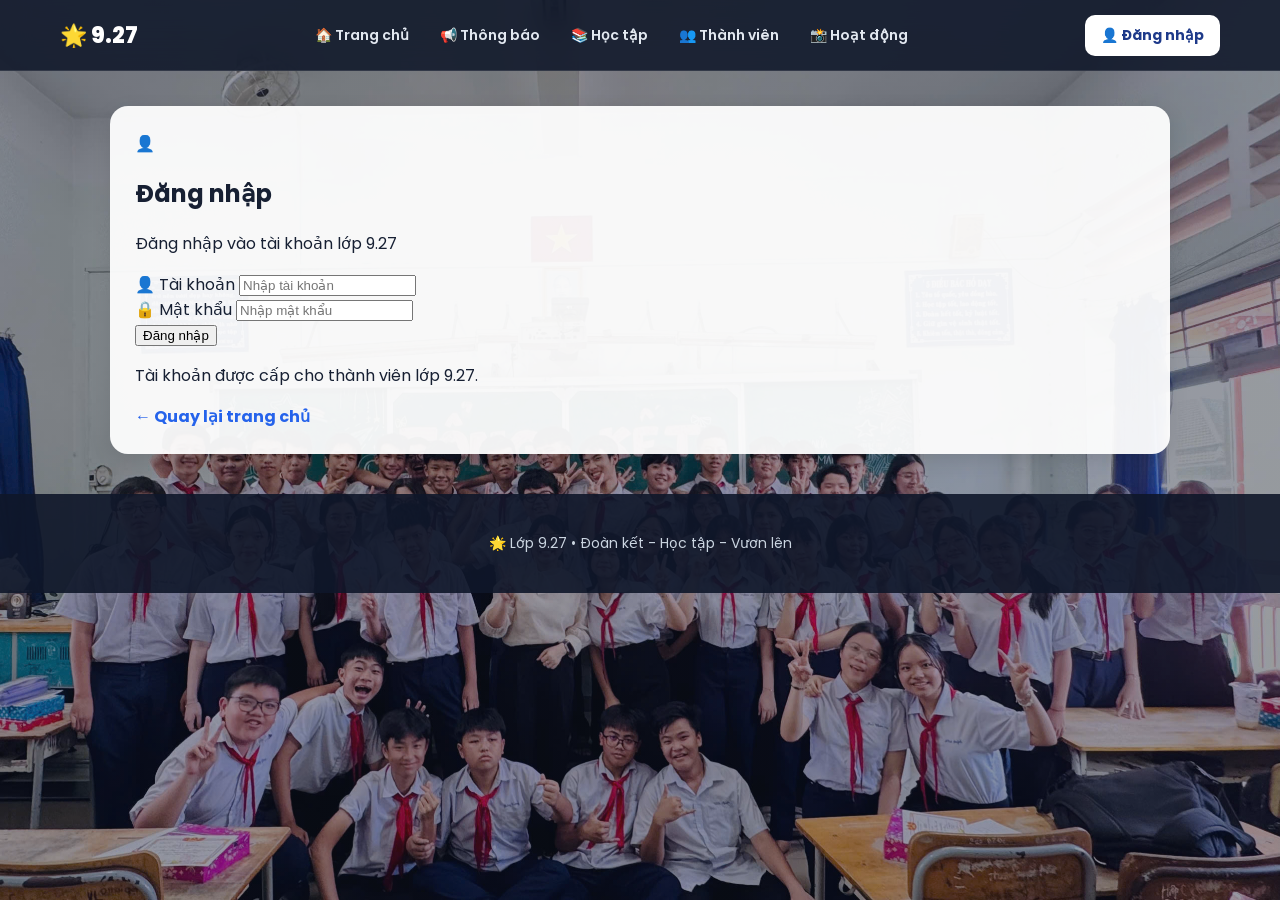
==== dangnhap.html @ 08b3a710 "Add dangnhap.html for login functionality Create a login page for class 9.27 with form elements." ====
<!DOCTYPE html>
<html lang="vi">

<head>
    <meta charset="UTF-8">
    <meta name="viewport" content="width=device-width, initial-scale=1.0">

    <title>Đăng nhập - Lớp 9.27</title>

    <link rel="preconnect" href="https://fonts.googleapis.com">
    <link rel="preconnect" href="https://fonts.gstatic.com" crossorigin>
    <link href="https://fonts.googleapis.com/css2?family=Poppins:wght@400;500;600;700;800&display=swap" rel="stylesheet">

    <link rel="stylesheet" href="style.css">
</head>

<body>

    <nav>
        <div class="nav-container">

            <a class="logo" href="index.html">
                🌟 9.27
            </a>

            <div class="nav-links">

                <a href="index.html">
                    🏠 <span>Trang chủ</span>
                </a>

                <a href="thongbao.html">
                    📢 <span>Thông báo</span>
                </a>

                <a href="hoctap.html">
                    📚 <span>Học tập</span>
                </a>

                <a href="thanhvien.html">
                    👥 <span>Thành viên</span>
                </a>

                <a href="hoatdong.html">
                    📸 <span>Hoạt động</span>
                </a>

            </div>

            <a class="login-button active-login" href="dangnhap.html">
                👤 Đăng nhập
            </a>

        </div>
    </nav>


    <main class="login-page">

        <section class="login-card">

            <div class="login-icon">
                👤
            </div>

            <h1>Đăng nhập</h1>

            <p class="login-subtitle">
                Đăng nhập vào tài khoản lớp 9.27
            </p>


            <form>

                <div class="form-group">

                    <label for="username">
                        👤 Tài khoản
                    </label>

                    <input
                        type="text"
                        id="username"
                        placeholder="Nhập tài khoản"
                        autocomplete="username"
                    >

                </div>


                <div class="form-group">

                    <label for="password">
                        🔒 Mật khẩu
                    </label>

                    <input
                        type="password"
                        id="password"
                        placeholder="Nhập mật khẩu"
                        autocomplete="current-password"
                    >

                </div>


                <button type="submit" class="login-submit">
                    Đăng nhập
                </button>

            </form>


            <p class="login-note">
                Tài khoản được cấp cho thành viên lớp 9.27.
            </p>


            <a class="back-home" href="index.html">
                ← Quay lại trang chủ
            </a>

        </section>

    </main>


    <footer>
        <p>🌟 Lớp 9.27 • Đoàn kết - Học tập - Vươn lên</p>
    </footer>

</body>

</html>
---- style.css ----
* {
    box-sizing: border-box;
}

html {
    scroll-behavior: smooth;
}

body {
    margin: 0;

    font-family: "Poppins", Arial, sans-serif;

    color: #172033;

    background-image:
        linear-gradient(
            rgba(15, 23, 42, 0.42),
            rgba(15, 23, 42, 0.42)
        ),
        url("hinhnen9.27.jpg");

    background-size: cover;
    background-position: center;
    background-attachment: fixed;

    min-height: 100vh;
}


/* ============================= */
/* THANH MENU */
/* ============================= */

nav {
    position: sticky;
    top: 0;

    z-index: 1000;

    background: rgba(15, 23, 42, 0.88);

    backdrop-filter: blur(14px);
    -webkit-backdrop-filter: blur(14px);

    border-bottom: 1px solid rgba(255, 255, 255, 0.1);
}

.nav-container {
    max-width: 1200px;

    margin: auto;

    min-height: 70px;

    padding: 0 20px;

    display: flex;
    align-items: center;
    justify-content: space-between;

    gap: 20px;
}


/* LOGO */

.logo {
    color: white;

    text-decoration: none;

    font-size: 22px;
    font-weight: 800;

    white-space: nowrap;
}


/* MENU */

.nav-links {
    display: flex;
    align-items: center;

    gap: 5px;
}

.nav-links a {
    color: #e2e8f0;

    text-decoration: none;

    padding: 10px 13px;

    border-radius: 10px;

    font-size: 14px;
    font-weight: 600;

    transition: 0.25s ease;
}

.nav-links a:hover {
    color: white;

    background: rgba(255, 255, 255, 0.1);

    transform: translateY(-1px);
}

.nav-links a.active {
    color: white;

    background: rgba(59, 130, 246, 0.8);

    box-shadow: 0 4px 12px rgba(37, 99, 235, 0.25);
}


/* NÚT ĐĂNG NHẬP */

.login-button {
    color: #1e3a8a;

    background: white;

    text-decoration: none;

    padding: 10px 16px;

    border-radius: 10px;

    font-size: 14px;
    font-weight: 700;

    white-space: nowrap;

    transition: 0.25s ease;
}

.login-button:hover {
    transform: translateY(-2px);

    box-shadow: 0 6px 15px rgba(0, 0, 0, 0.2);

    background: #eff6ff;
}


/* ============================= */
/* HERO */
/* ============================= */

.hero {
    min-height: 500px;

    display: flex;
    align-items: center;
    justify-content: center;

    text-align: center;

    padding: 70px 20px;

    background:
        linear-gradient(
            135deg,
            rgba(30, 64, 175, 0.82),
            rgba(37, 99, 235, 0.55)
        );

    color: white;
}

.hero-content {
    max-width: 800px;
}

.hero-badge {
    display: inline-block;

    padding: 8px 15px;

    margin-bottom: 20px;

    border-radius: 999px;

    background: rgba(255, 255, 255, 0.14);

    border: 1px solid rgba(255, 255, 255, 0.25);

    font-size: 13px;
    font-weight: 700;

    letter-spacing: 0.5px;
}

.hero h1 {
    margin: 0;

    font-size: clamp(42px, 7vw, 72px);

    font-weight: 800;

    letter-spacing: -2px;
}

.hero p {
    margin: 18px 0 30px;

    font-size: 20px;

    color: #e0ecff;
}


/* BUTTON */

.hero-buttons {
    display: flex;

    justify-content: center;

    gap: 12px;

    flex-wrap: wrap;
}

.button {
    display: inline-flex;

    align-items: center;
    justify-content: center;

    padding: 13px 20px;

    border-radius: 12px;

    text-decoration: none;

    font-weight: 700;

    transition: 0.25s ease;
}

.primary-button {
    color: #1e3a8a;

    background: white;

    box-shadow: 0 8px 20px rgba(0, 0, 0, 0.15);
}

.primary-button:hover {
    transform: translateY(-3px);

    box-shadow: 0 12px 25px rgba(0, 0, 0, 0.22);
}

.secondary-button {
    color: white;

    background: rgba(255, 255, 255, 0.12);

    border: 1px solid rgba(255, 255, 255, 0.3);
}

.secondary-button:hover {
    background: rgba(255, 255, 255, 0.2);

    transform: translateY(-3px);
}


/* ============================= */
/* MAIN */
/* ============================= */

main {
    max-width: 1100px;

    margin: 35px auto;

    padding: 0 20px;
}


/* ============================= */
/* THỐNG KÊ */
/* ============================= */

.stats-section {
    display: grid;

    grid-template-columns: repeat(4, 1fr);

    gap: 15px;

    padding: 0;

    background: none;

    box-shadow: none;
}

.stat-card {
    display: flex;

    align-items: center;

    gap: 13px;

    padding: 18px;

    background: rgba(255, 255, 255, 0.94);

    border-radius: 15px;

    box-shadow: 0 6px 20px rgba(0, 0, 0, 0.1);

    transition: 0.25s ease;
}

.stat-card:hover {
    transform: translateY(-4px);
}

.stat-icon {
    width: 48px;
    height: 48px;

    display: flex;

    align-items: center;
    justify-content: center;

    border-radius: 12px;

    background: #eff6ff;

    font-size: 22px;
}

.stat-card strong {
    display: block;

    font-size: 22px;

    color: #1e3a8a;
}

.stat-card span {
    display: block;

    margin-top: 3px;

    color: #64748b;

    font-size: 13px;
}


/* ============================= */
/* SECTION */
/* ============================= */

section {
    background: rgba(255, 255, 255, 0.94);

    padding: 25px;

    margin-bottom: 20px;

    border-radius: 18px;

    box-shadow: 0 6px 20px rgba(0, 0, 0, 0.1);
}

.section-title {
    display: flex;

    align-items: center;
    justify-content: space-between;

    gap: 15px;

    margin-bottom: 20px;
}

.section-title > div {
    display: flex;

    align-items: center;

    gap: 13px;
}

.section-icon {
    width: 45px;
    height: 45px;

    display: flex;

    align-items: center;
    justify-content: center;

    background: #eff6ff;

    border-radius: 12px;

    font-size: 21px;
}

.section-title h2 {
    margin: 0;

    color: #172554;

    font-size: 20px;
}

.section-title p {
    margin: 4px 0 0;

    color: #64748b;

    font-size: 13px;
}

.view-all {
    color: #2563eb;

    text-decoration: none;

    font-size: 14px;

    font-weight: 700;

    white-space: nowrap;
}

.view-all:hover {
    text-decoration: underline;
}


/* ============================= */
/* EMPTY CARD */
/* ============================= */

.empty-card {
    text-align: center;

    padding: 35px 20px;

    background: #f8fafc;

    border: 1px dashed #cbd5e1;

    border-radius: 14px;
}

.empty-icon {
    font-size: 35px;

    margin-bottom: 10px;
}

.empty-card h3 {
    margin: 0 0 8px;

    color: #334155;
}

.empty-card p {
    margin: 0;

    color: #64748b;

    font-size: 14px;
}


/* ============================= */
/* MÔN HỌC */
/* ============================= */

.subject-grid {
    display: grid;

    grid-template-columns: repeat(3, 1fr);

    gap: 15px;
}

.subject-card {
    display: flex;

    align-items: center;

    gap: 13px;

    padding: 18px;

    background: #f8fafc;

    border: 1px solid #e2e8f0;

    border-radius: 14px;

    transition: 0.25s ease;
}

.subject-card:hover {
    transform: translateY(-3px);

    border-color: #93c5fd;

    background: #eff6ff;
}

.subject-icon {
    width: 45px;
    height: 45px;

    display: flex;

    align-items: center;
    justify-content: center;

    background: white;

    border-radius: 12px;

    font-size: 21px;
}

.subject-card h3 {
    margin: 0;

    font-size: 16px;

    color: #1e3a8a;
}

.subject-card p {
    margin: 4px 0 0;

    color: #64748b;

    font-size: 13px;
}


/* ============================= */
/* WELCOME */
/* ============================= */

.welcome-section {
    background:
        linear-gradient(
            135deg,
            rgba(239, 246, 255, 0.96),
            rgba(219, 234, 254, 0.96)
        );
}

.welcome-content {
    display: flex;

    align-items: center;

    gap: 18px;
}

.welcome-icon {
    width: 60px;
    height: 60px;

    flex-shrink: 0;

    display: flex;

    align-items: center;
    justify-content: center;

    background: white;

    border-radius: 16px;

    font-size: 28px;
}

.welcome-content h2 {
    margin: 0 0 8px;

    color: #1e3a8a;
}

.welcome-content p {
    margin: 0;

    color: #475569;

    line-height: 1.6;
}


/* ============================= */
/* THÀNH VIÊN */
/* ============================= */

.member-list {
    display: grid;

    grid-template-columns: repeat(3, 1fr);

    gap: 15px;

    margin-top: 20px;
}

.member {
    background: #f8fafc;

    padding: 15px;

    border-radius: 12px;

    font-weight: 600;

    color: #1e3a8a;

    border: 1px solid #dbeafe;

    transition: 0.25s ease;
}

.member:hover {
    transform: translateY(-4px);

    background: #eff6ff;

    border-color: #60a5fa;

    box-shadow: 0 7px 16px rgba(37, 99, 235, 0.12);
}


/* ============================= */
/* THÔNG BÁO */
/* ============================= */

.notice {
    background: #eff6ff;

    border-left: 5px solid #2563eb;

    padding: 18px;

    border-radius: 10px;

    margin-top: 15px;
}

.notice h3 {
    margin-top: 0;

    color: #1e3a8a;
}


/* ============================= */
/* LINK */
/* ============================= */

section a {
    color: #2563eb;

    font-weight: 700;

    text-decoration: none;
}

section a:hover {
    text-decoration: underline;
}


/* ============================= */
/* FOOTER */
/* ============================= */

footer {
    margin-top: 40px;

    padding: 25px 20px;

    text-align: center;

    background: rgba(15, 23, 42, 0.9);

    color: #cbd5e1;

    font-size: 14px;
}


/* ============================= */
/* TABLET */
/* ============================= */

@media (max-width: 1000px) {

    .nav-container {
        flex-wrap: wrap;

        justify-content: center;

        padding: 12px 15px;
    }

    .nav-links {
        order: 3;

        width: 100%;

        justify-content: center;

        flex-wrap: wrap;
    }

    .stats-section {
        grid-template-columns: repeat(2, 1fr);
    }

    .member-list {
        grid-template-columns: repeat(2, 1fr);
    }
}


/* ============================= */
/* ĐIỆN THOẠI */
/* ============================= */

@media (max-width: 600px) {

    .nav-container {
        gap: 10px;
    }

    .logo {
        font-size: 19px;
    }

    .login-button {
        padding: 8px 12px;

        font-size: 13px;
    }

    .nav-links a {
        padding: 8px 9px;

        font-size: 13px;
    }

    .hero {
        min-height: 430px;

        padding: 55px 15px;
    }

    .hero h1 {
        font-size: 42px;

        letter-spacing: -1px;
    }

    .hero p {
        font-size: 17px;
    }

    main {
        margin-top: 20px;

        padding: 0 10px;
    }

    section {
        padding: 18px;

        border-radius: 15px;
    }

    .stats-section {
        grid-template-columns: 1fr 1fr;

        gap: 10px;
    }

    .stat-card {
        padding: 13px;

        gap: 8px;
    }

    .stat-icon {
        width: 40px;
        height: 40px;

        font-size: 18px;
    }

    .stat-card strong {
        font-size: 19px;
    }

    .section-title {
        align-items: flex-start;
    }

    .section-title h2 {
        font-size: 17px;
    }

    .view-all {
        font-size: 12px;
    }

    .subject-grid {
        grid-template-columns: 1fr;
    }

    .member-list {
        grid-template-columns: 1fr;
    }

    .welcome-content {
        align-items: flex-start;
    }

    .welcome-icon {
        width: 48px;
        height: 48px;

        font-size: 22px;
    }

    .welcome-content h2 {
        font-size: 18px;
    }
}
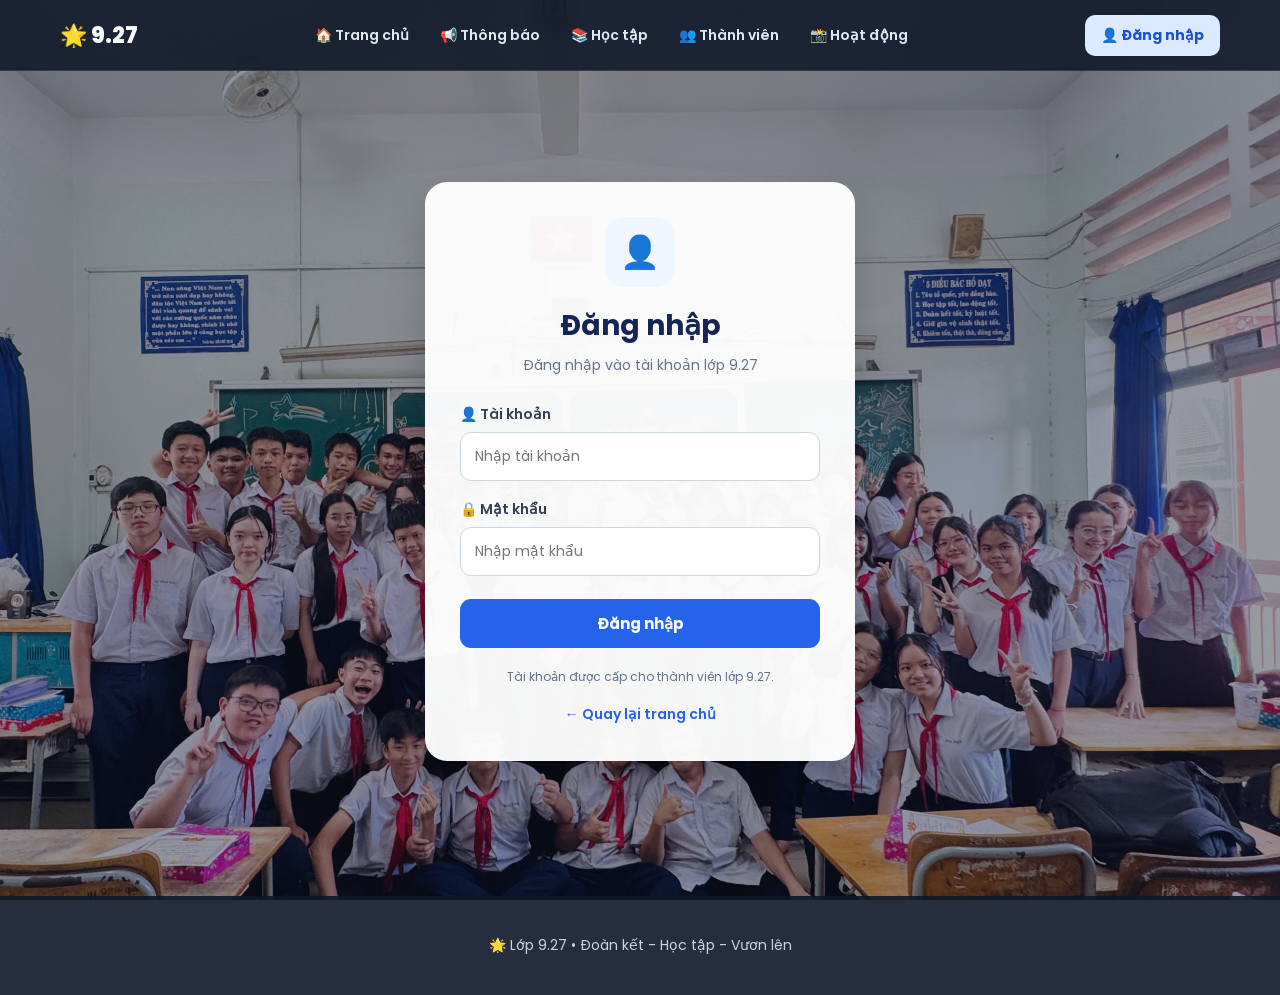
==== commit 8b145c13: "Refactor HTML structure and improve formatting" ====
--- a/dangnhap.html
+++ b/dangnhap.html
@@ -2,26 +2,49 @@
 <html lang="vi">
 
 <head>
+
     <meta charset="UTF-8">
-    <meta name="viewport" content="width=device-width, initial-scale=1.0">
+
+    <meta name="viewport"
+          content="width=device-width, initial-scale=1.0">
 
     <title>Đăng nhập - Lớp 9.27</title>
 
-    <link rel="preconnect" href="https://fonts.googleapis.com">
-    <link rel="preconnect" href="https://fonts.gstatic.com" crossorigin>
-    <link href="https://fonts.googleapis.com/css2?family=Poppins:wght@400;500;600;700;800&display=swap" rel="stylesheet">
-
-    <link rel="stylesheet" href="style.css">
+
+    <link rel="preconnect"
+          href="https://fonts.googleapis.com">
+
+    <link rel="preconnect"
+          href="https://fonts.gstatic.com"
+          crossorigin>
+
+    <link href="https://fonts.googleapis.com/css2?family=Poppins:wght@400;500;600;700;800&display=swap"
+          rel="stylesheet">
+
+
+    <link rel="stylesheet"
+          href="style.css">
+
 </head>
 
+
 <body>
 
+
+    <!-- MENU -->
+
     <nav>
+
         <div class="nav-container">
 
-            <a class="logo" href="index.html">
+
+            <a class="logo"
+               href="index.html">
+
                 🌟 9.27
+
             </a>
+
 
             <div class="nav-links">
 
@@ -47,88 +70,161 @@
 
             </div>
 
-            <a class="login-button active-login" href="dangnhap.html">
+
+            <a class="login-button active-login"
+               href="dangnhap.html">
+
                 👤 Đăng nhập
+
             </a>
 
+
         </div>
+
     </nav>
 
 
+
+    <!-- ĐĂNG NHẬP -->
+
     <main class="login-page">
 
+
         <section class="login-card">
+
 
             <div class="login-icon">
                 👤
             </div>
 
-            <h1>Đăng nhập</h1>
+
+            <h1>
+                Đăng nhập
+            </h1>
+
 
             <p class="login-subtitle">
+
                 Đăng nhập vào tài khoản lớp 9.27
+
             </p>
 
 
-            <form>
+
+            <form id="loginForm">
+
+
+                <!-- TÀI KHOẢN -->
 
                 <div class="form-group">
 
                     <label for="username">
+
                         👤 Tài khoản
+
                     </label>
+
 
                     <input
                         type="text"
                         id="username"
                         placeholder="Nhập tài khoản"
                         autocomplete="username"
+                        required
                     >
 
                 </div>
 
 
+
+                <!-- MẬT KHẨU -->
+
                 <div class="form-group">
 
                     <label for="password">
+
                         🔒 Mật khẩu
+
                     </label>
+
 
                     <input
                         type="password"
                         id="password"
                         placeholder="Nhập mật khẩu"
                         autocomplete="current-password"
+                        required
                     >
 
                 </div>
 
 
-                <button type="submit" class="login-submit">
+
+                <!-- THÔNG BÁO LỖI -->
+
+                <p
+                    id="loginError"
+                    style="display: none; color: #dc2626; font-size: 13px; margin: 10px 0;"
+                ></p>
+
+
+
+                <!-- BUTTON -->
+
+                <button
+                    type="submit"
+                    class="login-submit"
+                >
+
                     Đăng nhập
+
                 </button>
 
+
             </form>
 
 
+
             <p class="login-note">
+
                 Tài khoản được cấp cho thành viên lớp 9.27.
+
             </p>
 
 
-            <a class="back-home" href="index.html">
+            <a
+                class="back-home"
+                href="index.html"
+            >
+
                 ← Quay lại trang chủ
+
             </a>
 
+
         </section>
 
+
     </main>
 
 
+
     <footer>
-        <p>🌟 Lớp 9.27 • Đoàn kết - Học tập - Vươn lên</p>
+
+        <p>
+
+            🌟 Lớp 9.27 • Đoàn kết - Học tập - Vươn lên
+
+        </p>
+
     </footer>
 
+
+
+    <!-- JAVASCRIPT -->
+
+    <script src="script.js"></script>
+
 </body>
 
 </html>
--- a/style.css
+++ b/style.css
@@ -147,6 +147,12 @@
     background: #eff6ff;
 }
 
+.active-login {
+    background: #dbeafe;
+
+    color: #1d4ed8;
+}
+
 
 /* ============================= */
 /* HERO */
@@ -215,7 +221,9 @@
 }
 
 
+/* ============================= */
 /* BUTTON */
+/* ============================= */
 
 .hero-buttons {
     display: flex;
@@ -689,6 +697,167 @@
 
 
 /* ============================= */
+/* TRANG ĐĂNG NHẬP */
+/* ============================= */
+
+.login-page {
+    min-height: calc(100vh - 150px);
+
+    display: flex;
+    align-items: center;
+    justify-content: center;
+
+    padding: 40px 20px;
+}
+
+.login-card {
+    width: 100%;
+    max-width: 430px;
+
+    text-align: center;
+
+    padding: 35px;
+
+    background: rgba(255, 255, 255, 0.96);
+
+    border-radius: 22px;
+
+    box-shadow: 0 15px 40px rgba(0, 0, 0, 0.18);
+}
+
+.login-icon {
+    width: 70px;
+    height: 70px;
+
+    margin: 0 auto 18px;
+
+    display: flex;
+    align-items: center;
+    justify-content: center;
+
+    background: #eff6ff;
+
+    border-radius: 20px;
+
+    font-size: 32px;
+}
+
+.login-card h1 {
+    margin: 0;
+
+    color: #172554;
+
+    font-size: 28px;
+}
+
+.login-subtitle {
+    margin: 8px 0 28px;
+
+    color: #64748b;
+
+    font-size: 14px;
+}
+
+.form-group {
+    text-align: left;
+
+    margin-bottom: 18px;
+}
+
+.form-group label {
+    display: block;
+
+    margin-bottom: 7px;
+
+    color: #334155;
+
+    font-size: 14px;
+    font-weight: 600;
+}
+
+.form-group input {
+    width: 100%;
+
+    padding: 13px 14px;
+
+    border: 1px solid #cbd5e1;
+
+    border-radius: 11px;
+
+    outline: none;
+
+    font-family: "Poppins", Arial, sans-serif;
+
+    font-size: 14px;
+
+    transition: 0.2s;
+
+    background: white;
+}
+
+.form-group input:focus {
+    border-color: #3b82f6;
+
+    box-shadow: 0 0 0 3px rgba(59, 130, 246, 0.12);
+}
+
+.login-submit {
+    width: 100%;
+
+    margin-top: 5px;
+
+    padding: 13px;
+
+    border: none;
+
+    border-radius: 11px;
+
+    background: #2563eb;
+
+    color: white;
+
+    font-family: "Poppins", Arial, sans-serif;
+
+    font-size: 15px;
+    font-weight: 700;
+
+    cursor: pointer;
+
+    transition: 0.25s;
+}
+
+.login-submit:hover {
+    background: #1d4ed8;
+
+    transform: translateY(-2px);
+
+    box-shadow: 0 7px 18px rgba(37, 99, 235, 0.25);
+}
+
+.login-note {
+    margin: 20px 0 15px;
+
+    color: #64748b;
+
+    font-size: 12px;
+}
+
+.back-home {
+    color: #2563eb;
+
+    text-decoration: none;
+
+    font-size: 14px;
+
+    font-weight: 600;
+}
+
+.back-home:hover {
+    text-decoration: underline;
+}
+
+
+/* ============================= */
 /* FOOTER */
 /* ============================= */
 
@@ -852,4 +1021,8 @@
     .welcome-content h2 {
         font-size: 18px;
     }
-}
+
+    .login-card {
+        padding: 25px 20px;
+    }
+}
